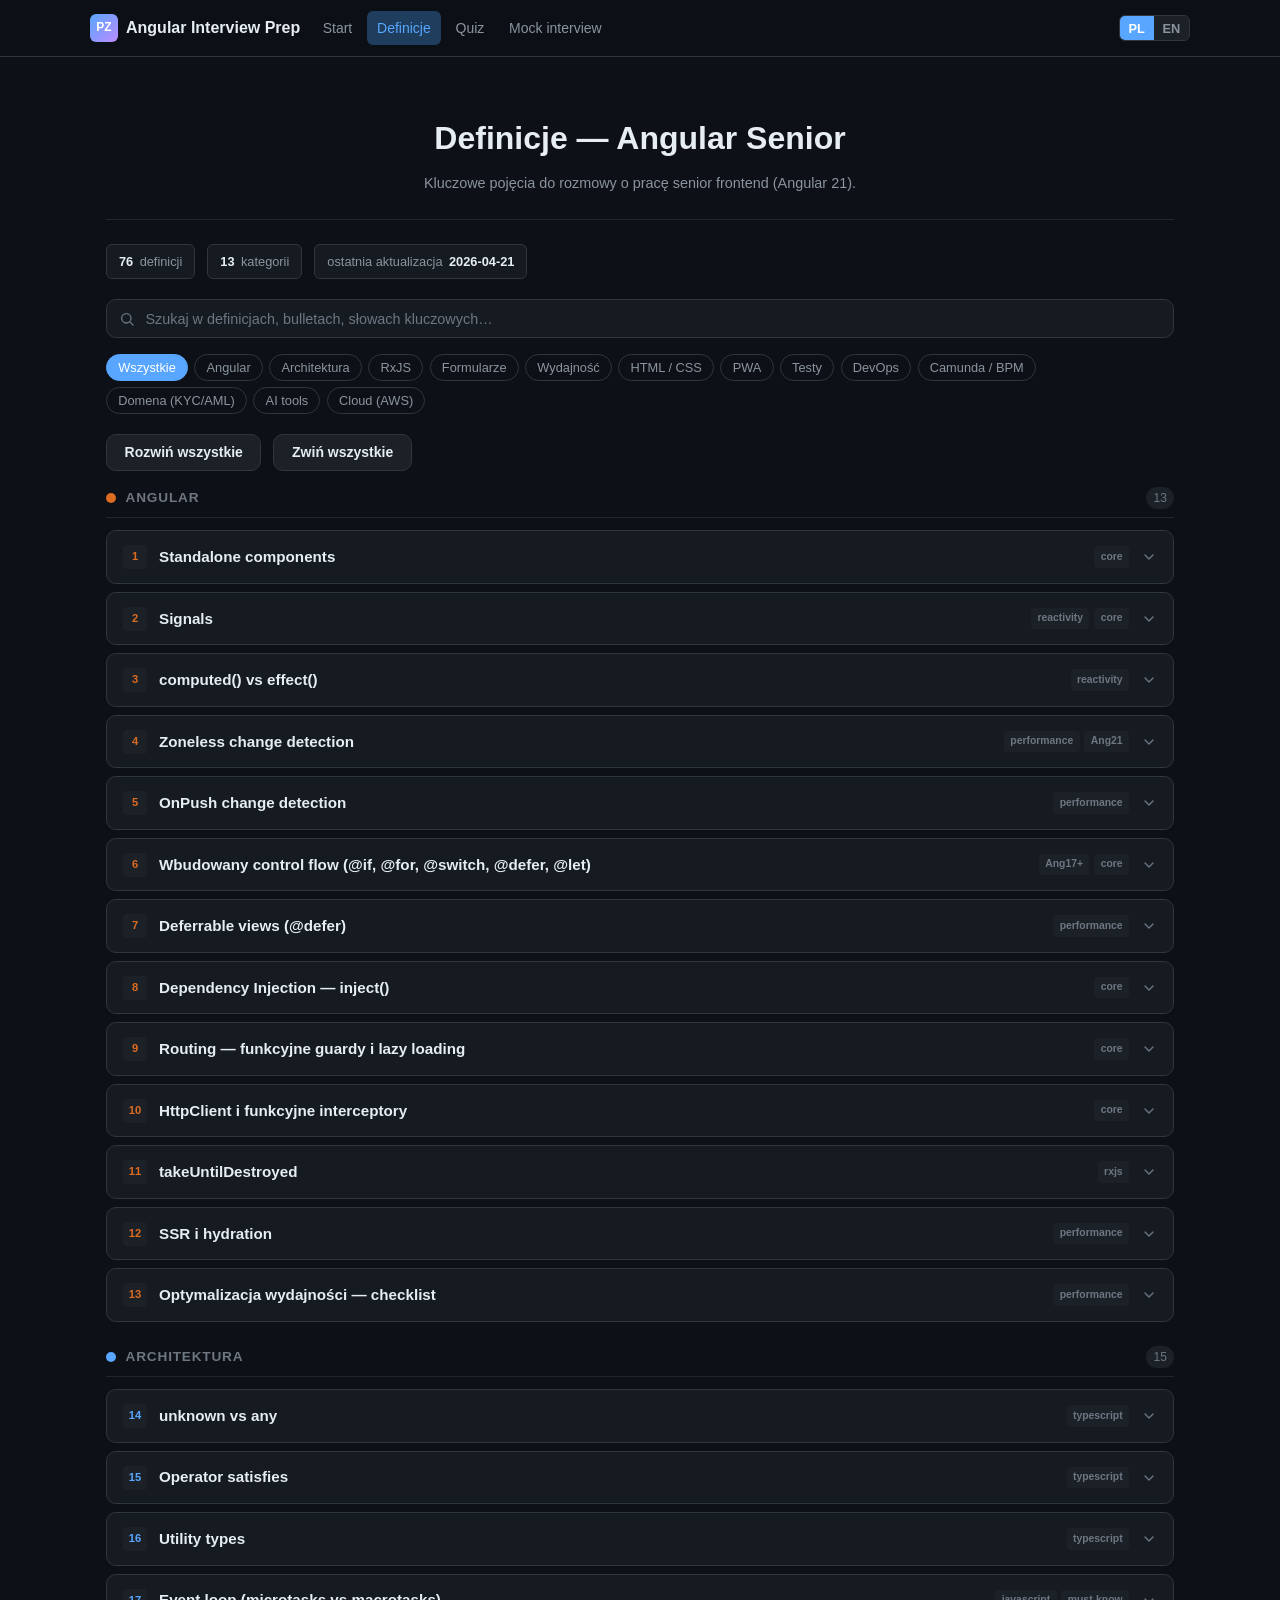
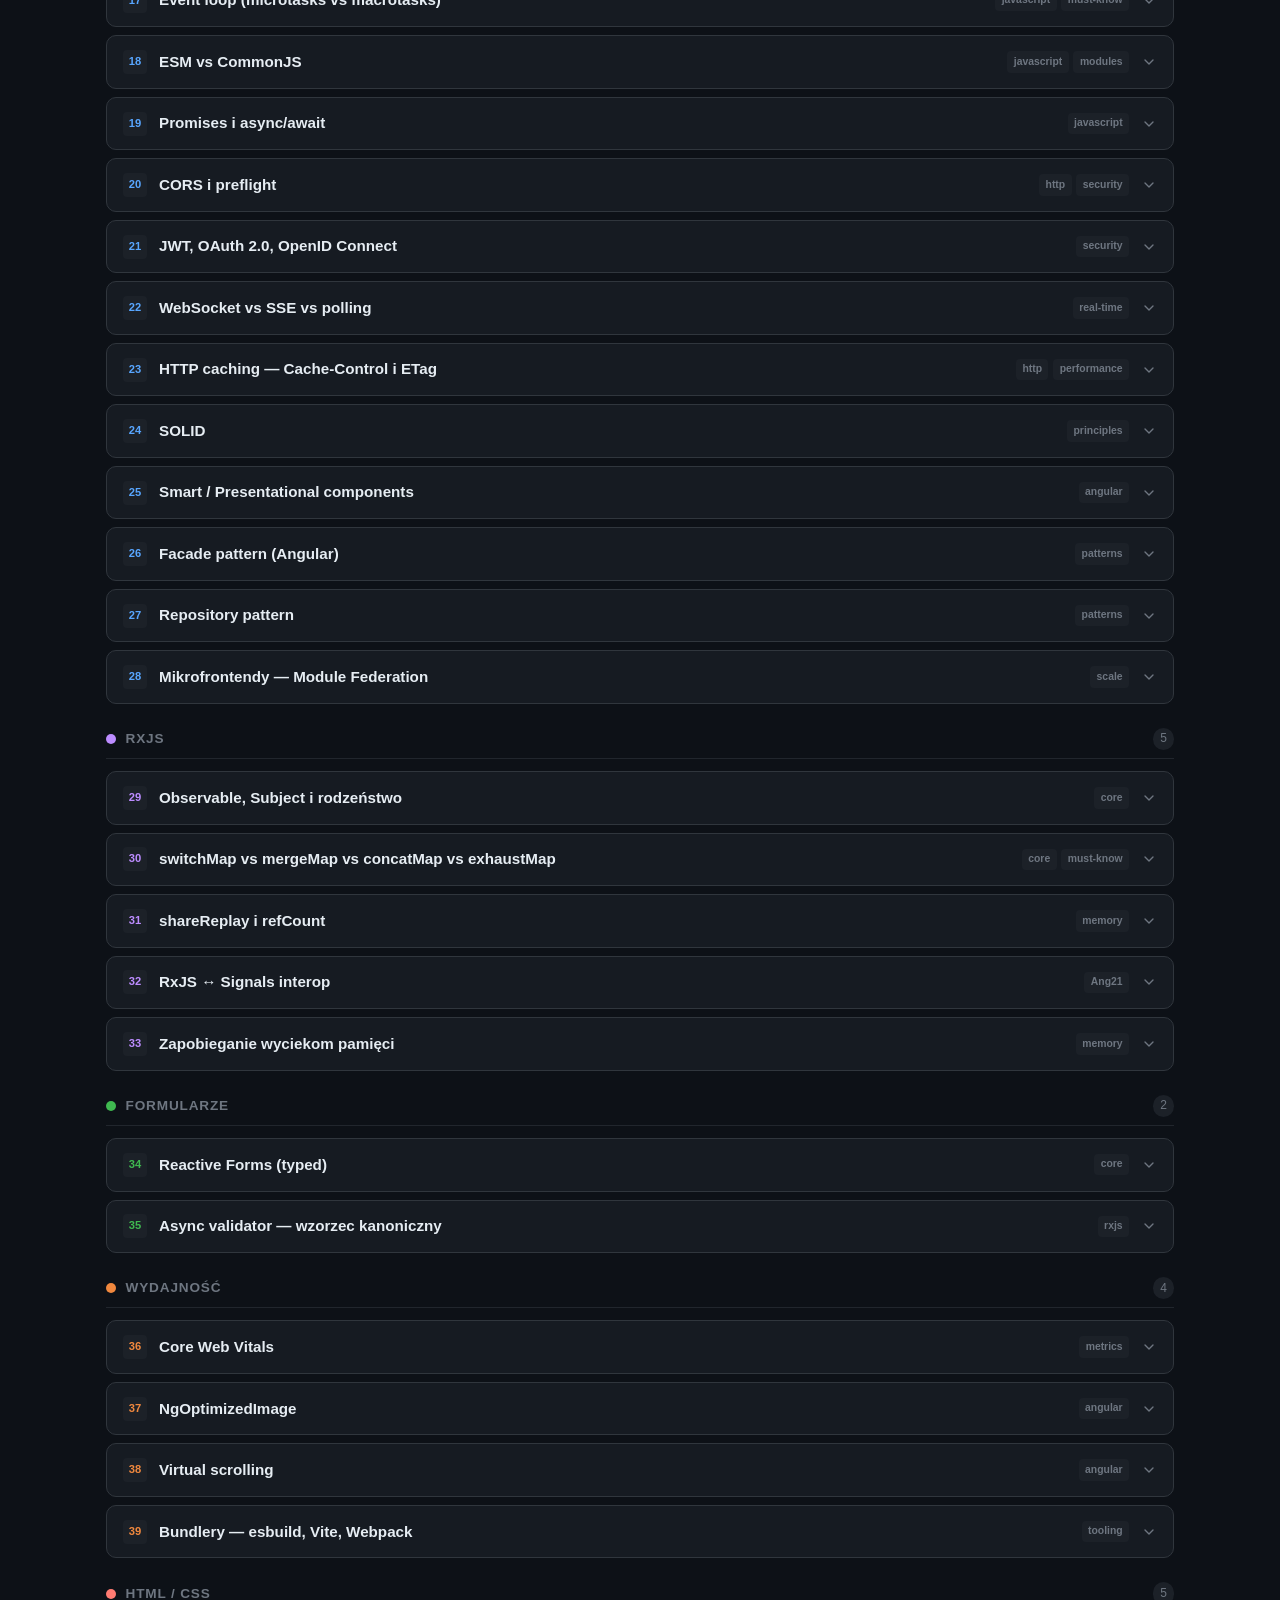
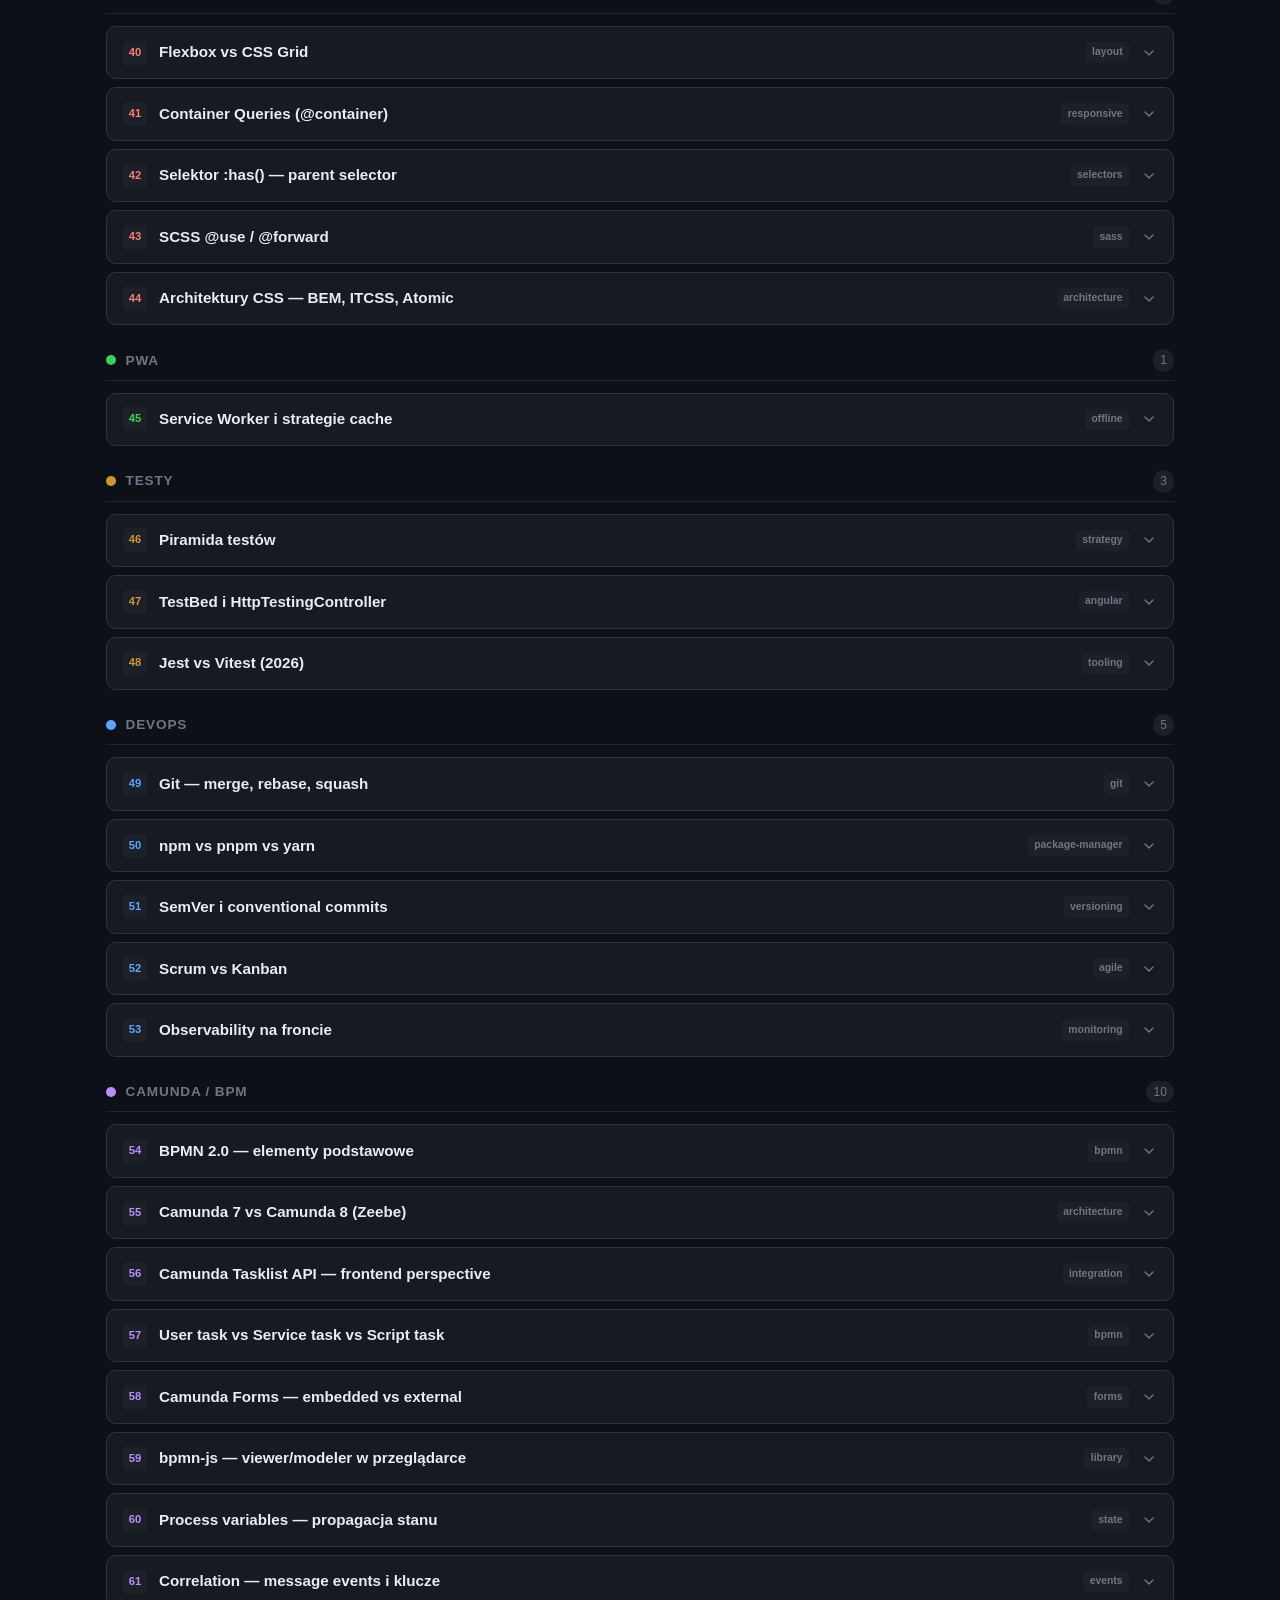
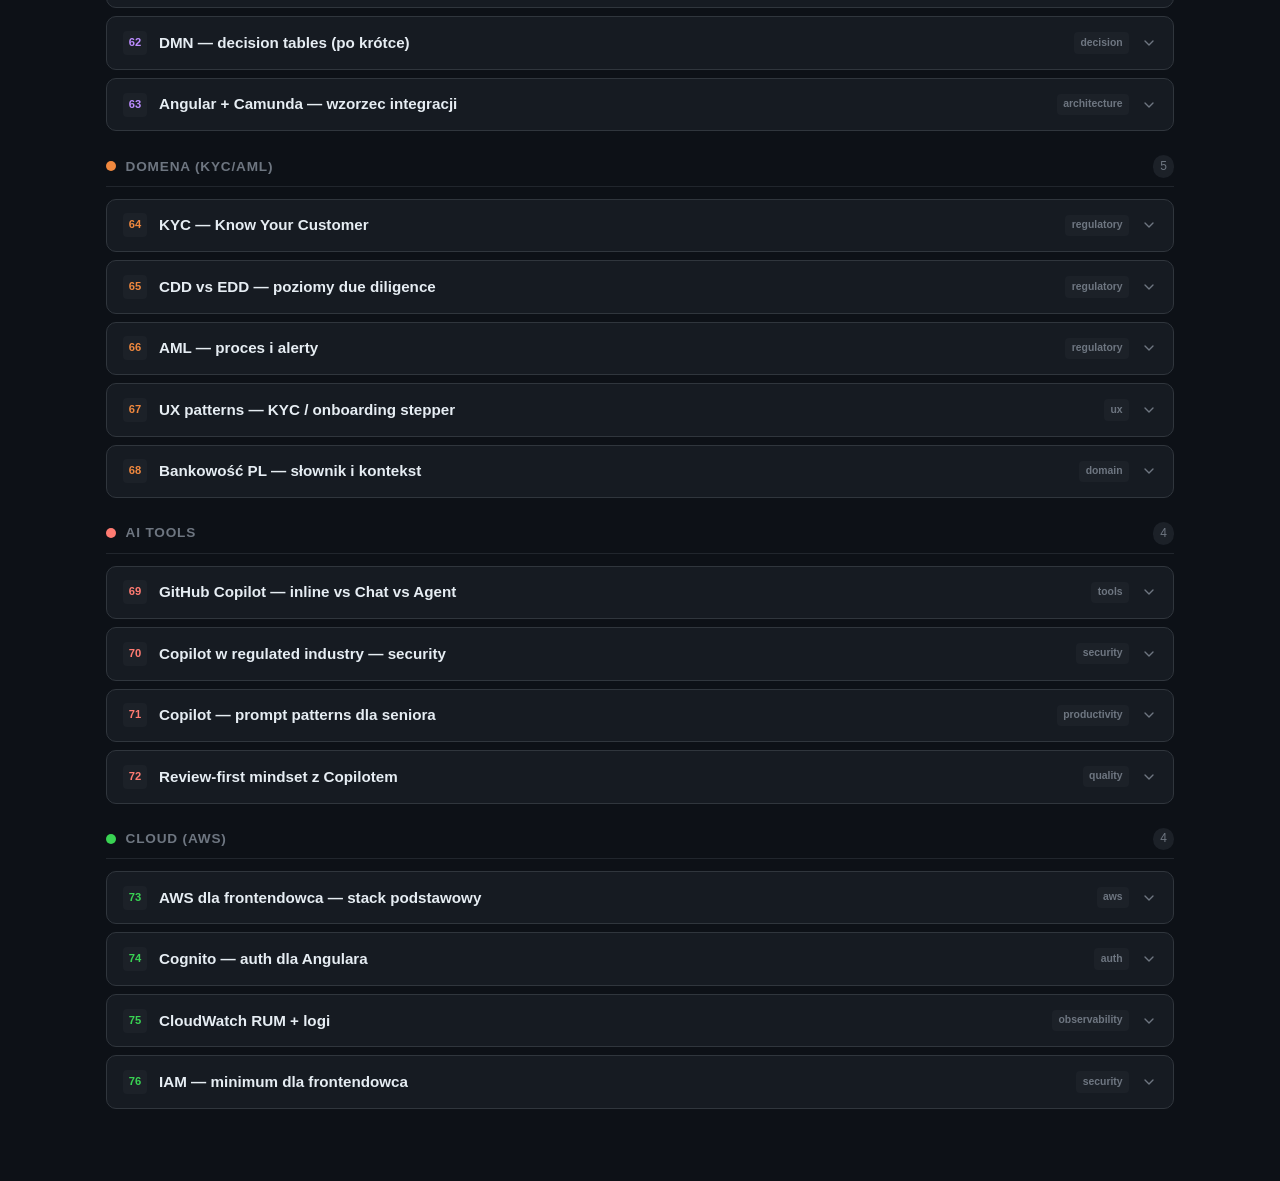
==== definitions.html @ f5ce0dbe "feat: initial upload — Angular Senior interview prep app Static bilingual (PL/EN) app with 4 pages a" ====
<!DOCTYPE html>
<html lang="pl">
<head>
  <meta charset="UTF-8">
  <meta name="viewport" content="width=device-width, initial-scale=1.0">
  <title>Definicje — Angular Interview Prep</title>
  <meta name="description" content="Fiszki z definicjami do rozmowy kwalifikacyjnej na stanowisko Senior Frontend (Angular 21).">
  <link rel="stylesheet" href="css/style.css">
</head>
<body>
  <header class="header">
    <div class="header-inner">
      <a href="index.html" class="logo" aria-label="Angular Interview Prep">
        <div class="logo-icon" aria-hidden="true">PZ</div>
        <span>Angular Interview Prep</span>
      </a>
      <nav class="nav" aria-label="Główna nawigacja">
        <a href="index.html" class="nav-link" data-i18n="nav.home">Start</a>
        <a href="definitions.html" class="nav-link active" data-i18n="nav.definitions" aria-current="page">Definicje</a>
        <a href="quiz.html" class="nav-link" data-i18n="nav.quiz">Quiz</a>
        <a href="mock.html" class="nav-link" data-i18n="nav.mock">Mock interview</a>
      </nav>
      <div class="header-actions">
        <div class="lang-toggle" role="group" aria-label="Język / Language">
          <button class="lang-btn active" data-lang="pl" type="button">PL</button>
          <button class="lang-btn" data-lang="en" type="button">EN</button>
        </div>
      </div>
    </div>
  </header>

  <main class="main">
    <section class="hero">
      <h1 data-i18n="defs.title">Definicje — Angular Senior</h1>
      <p class="hero-subtitle" data-i18n="defs.subtitle">
        Kluczowe pojęcia do rozmowy o pracę senior frontend (Angular 21).
      </p>
    </section>

    <div class="stats-row" aria-label="Statystyki">
      <div class="stat-chip">
        <strong id="stat-total">0</strong>
        <span data-i18n="defs.stats.total">definicji</span>
      </div>
      <div class="stat-chip">
        <strong id="stat-cats">0</strong>
        <span data-i18n="defs.stats.cats">kategorii</span>
      </div>
      <div class="stat-chip">
        <span data-i18n="defs.stats.updated">ostatnia aktualizacja</span>
        <strong>2026-04-21</strong>
      </div>
    </div>

    <div class="search-bar">
      <svg class="search-icon" width="16" height="16" viewBox="0 0 24 24" fill="none"
           stroke="currentColor" stroke-width="2" stroke-linecap="round" stroke-linejoin="round" aria-hidden="true">
        <circle cx="11" cy="11" r="7"></circle>
        <line x1="21" y1="21" x2="16.65" y2="16.65"></line>
      </svg>
      <input type="search" id="search-input" autocomplete="off"
             data-i18n-placeholder="defs.search"
             placeholder="Szukaj w definicjach, bulletach, słowach kluczowych…"
             aria-label="Search">
    </div>

    <div class="cat-filters" id="cat-filters" role="group" aria-label="Filtr kategorii"></div>

    <div class="results-actions" style="justify-content: flex-start; margin-bottom: 1rem;">
      <button class="btn btn-secondary" id="expand-all-btn" type="button" data-i18n="defs.expandAll">Rozwiń wszystkie</button>
      <button class="btn btn-secondary" id="collapse-all-btn" type="button" data-i18n="defs.collapseAll">Zwiń wszystkie</button>
    </div>

    <div id="sections-container"></div>

    <div class="empty-state hidden" id="empty-state">
      <svg width="48" height="48" viewBox="0 0 24 24" fill="none"
           stroke="currentColor" stroke-width="1.5" stroke-linecap="round" stroke-linejoin="round" aria-hidden="true">
        <circle cx="11" cy="11" r="7"></circle>
        <line x1="21" y1="21" x2="16.65" y2="16.65"></line>
      </svg>
      <p data-i18n="defs.empty">Brak wyników. Spróbuj innego zapytania lub kategorii.</p>
    </div>
  </main>

  <script src="js/i18n.js"></script>
  <script src="js/definitions-data.js"></script>
  <script src="js/definitions.js"></script>
</body>
</html>
---- css/style.css ----
/* =========================================================
   Angular Interview Prep - Dark Mode Design System
   ========================================================= */

:root {
  --bg-base:       #0d1117;
  --bg-surface:    #161b22;
  --bg-elevated:   #1c2128;
  --bg-hover:      #21262d;
  --border:        #30363d;
  --border-light:  #21262d;
  --text-primary:  #e6edf3;
  --text-secondary:#8b949e;
  --text-muted:    #6e7681;
  --accent:        #58a6ff;
  --accent-dim:    #1f3d5c;
  --success:       #3fb950;
  --success-dim:   #1a3326;
  --error:         #f85149;
  --error-dim:     #3d1a1a;
  --warning:       #d29922;
  --warning-dim:   #3d2e00;
  --purple:        #bc8cff;
  --purple-dim:    #2d1f4a;
  --teal:          #39d353;
  --orange:        #f0883e;
  --orange-dim:    #3d2200;
  --pink:          #ff7b72;

  /* Category colours */
  --cat-architecture: #58a6ff;
  --cat-angular:      #dd6b20;
  --cat-rxjs:         #bc8cff;
  --cat-forms:        #3fb950;
  --cat-performance:  #f0883e;
  --cat-css:          #ff7b72;
  --cat-pwa:          #39d353;
  --cat-testing:      #d29922;
  --cat-devops:       #58a6ff;
  --cat-camunda:      #bc8cff;
  --cat-domain:       #f0883e;
  --cat-ai-tools:     #ff7b72;
  --cat-cloud:        #39d353;
  --cat-typescript:   #58a6ff;
  --cat-behavioral:   #8b949e;
  --cat-system-design:#d29922;

  --radius-sm: 6px;
  --radius:    10px;
  --radius-lg: 14px;
  --shadow:    0 4px 24px rgba(0,0,0,.4);
  --transition: .18s ease;
}

*, *::before, *::after { box-sizing: border-box; margin: 0; padding: 0; }

html { scroll-behavior: smooth; font-size: 16px; }

body {
  font-family: -apple-system, BlinkMacSystemFont, 'Segoe UI', Roboto, Helvetica, Arial, sans-serif;
  background: var(--bg-base);
  color: var(--text-primary);
  line-height: 1.6;
  min-height: 100vh;
}

/* ── Scrollbar ─────────────────────────────────────────── */
::-webkit-scrollbar { width: 6px; }
::-webkit-scrollbar-track { background: var(--bg-base); }
::-webkit-scrollbar-thumb { background: var(--border); border-radius: 3px; }

/* ── Typography ────────────────────────────────────────── */
h1 { font-size: clamp(1.4rem, 4vw, 2rem); font-weight: 700; }
h2 { font-size: clamp(1.1rem, 3vw, 1.4rem); font-weight: 600; }
h3 { font-size: 1rem; font-weight: 600; }
p  { color: var(--text-secondary); }

code, pre {
  font-family: 'Courier New', 'Fira Code', monospace;
  font-size: .85em;
  background: var(--bg-elevated);
  border-radius: var(--radius-sm);
  padding: .15em .4em;
  color: var(--orange);
}

/* ── Header ────────────────────────────────────────────── */
.header {
  position: sticky;
  top: 0;
  z-index: 100;
  background: rgba(13,17,23,.92);
  backdrop-filter: blur(12px);
  border-bottom: 1px solid var(--border);
  padding: 0 1rem;
}

.header-inner {
  max-width: 1100px;
  margin: 0 auto;
  display: flex;
  align-items: center;
  gap: .75rem;
  height: 56px;
  flex-wrap: nowrap;
}

.logo {
  display: flex;
  align-items: center;
  gap: .5rem;
  text-decoration: none;
  color: var(--text-primary);
  font-weight: 700;
  font-size: 1rem;
  white-space: nowrap;
  flex-shrink: 0;
}

.logo-icon {
  width: 28px; height: 28px;
  background: linear-gradient(135deg, var(--accent), var(--purple));
  border-radius: 6px;
  display: flex; align-items: center; justify-content: center;
  font-size: .75rem; font-weight: 800; color: #fff;
}

.nav {
  display: flex;
  gap: .25rem;
  flex: 1;
}

.nav-link {
  text-decoration: none;
  color: var(--text-secondary);
  padding: .35rem .65rem;
  border-radius: var(--radius-sm);
  font-size: .875rem;
  font-weight: 500;
  transition: color var(--transition), background var(--transition);
  white-space: nowrap;
}

.nav-link:hover { color: var(--text-primary); background: var(--bg-hover); }
.nav-link.active { color: var(--accent); background: var(--accent-dim); }

.header-actions {
  display: flex;
  align-items: center;
  gap: .5rem;
  flex-shrink: 0;
}

/* ── Language Toggle ────────────────────────────────────── */
.lang-toggle {
  display: flex;
  background: var(--bg-elevated);
  border: 1px solid var(--border);
  border-radius: var(--radius-sm);
  overflow: hidden;
}

.lang-btn {
  padding: .3rem .55rem;
  border: none;
  background: none;
  color: var(--text-secondary);
  font-size: .8rem;
  font-weight: 600;
  cursor: pointer;
  transition: background var(--transition), color var(--transition);
}

.lang-btn.active {
  background: var(--accent);
  color: #fff;
}

/* ── Main Layout ────────────────────────────────────────── */
.main {
  max-width: 1100px;
  margin: 0 auto;
  padding: 1.5rem 1rem 3rem;
}

/* ── Hero ───────────────────────────────────────────────── */
.hero {
  text-align: center;
  padding: 2rem 1rem 1.5rem;
  border-bottom: 1px solid var(--border-light);
  margin-bottom: 1.5rem;
}

.hero-subtitle {
  margin: .5rem auto 0;
  max-width: 560px;
  font-size: .9rem;
  color: var(--text-secondary);
}

.badge-row {
  display: flex;
  flex-wrap: wrap;
  gap: .4rem;
  justify-content: center;
  margin-top: 1rem;
}

.badge {
  display: inline-flex;
  align-items: center;
  gap: .3rem;
  padding: .2rem .6rem;
  border-radius: 999px;
  font-size: .75rem;
  font-weight: 600;
  border: 1px solid;
}

/* ── Search ─────────────────────────────────────────────── */
.search-bar {
  position: relative;
  margin-bottom: 1rem;
}

.search-bar input {
  width: 100%;
  background: var(--bg-surface);
  border: 1px solid var(--border);
  border-radius: var(--radius);
  padding: .65rem 1rem .65rem 2.4rem;
  color: var(--text-primary);
  font-size: .9rem;
  outline: none;
  transition: border-color var(--transition);
}

.search-bar input:focus { border-color: var(--accent); }
.search-bar input::placeholder { color: var(--text-muted); }

.search-icon {
  position: absolute;
  left: .8rem;
  top: 50%;
  transform: translateY(-50%);
  color: var(--text-muted);
  pointer-events: none;
}

/* ── Category Filters ───────────────────────────────────── */
.cat-filters {
  display: flex;
  gap: .4rem;
  flex-wrap: wrap;
  margin-bottom: 1.25rem;
}

.cat-btn {
  padding: .3rem .7rem;
  border: 1px solid var(--border);
  border-radius: 999px;
  background: none;
  color: var(--text-secondary);
  font-size: .8rem;
  font-weight: 500;
  cursor: pointer;
  transition: all var(--transition);
  white-space: nowrap;
}

.cat-btn:hover { border-color: var(--accent); color: var(--accent); }
.cat-btn.active { background: var(--accent); border-color: var(--accent); color: #fff; }

/* ── Category Section ───────────────────────────────────── */
.category-section {
  margin-bottom: 1.5rem;
}

.category-header {
  display: flex;
  align-items: center;
  gap: .6rem;
  margin-bottom: .75rem;
  padding-bottom: .5rem;
  border-bottom: 1px solid var(--border-light);
}

.category-dot {
  width: 10px; height: 10px;
  border-radius: 50%;
  flex-shrink: 0;
}

.category-title {
  font-size: .85rem;
  font-weight: 700;
  text-transform: uppercase;
  letter-spacing: .06em;
  color: var(--text-muted);
}

.category-count {
  margin-left: auto;
  font-size: .75rem;
  color: var(--text-muted);
  background: var(--bg-elevated);
  padding: .1rem .45rem;
  border-radius: 999px;
}

/* ── Topic Card ─────────────────────────────────────────── */
.topic-card {
  background: var(--bg-surface);
  border: 1px solid var(--border);
  border-radius: var(--radius);
  margin-bottom: .5rem;
  overflow: hidden;
  transition: border-color var(--transition);
}

.topic-card:hover { border-color: var(--border); }
.topic-card.open { border-color: var(--accent); }

.topic-header {
  display: flex;
  align-items: center;
  gap: .75rem;
  padding: .85rem 1rem;
  cursor: pointer;
  user-select: none;
  transition: background var(--transition);
}

.topic-header:hover { background: var(--bg-hover); }

.topic-number {
  font-size: .7rem;
  font-weight: 700;
  color: var(--text-muted);
  background: var(--bg-elevated);
  width: 24px; height: 24px;
  border-radius: 4px;
  display: flex; align-items: center; justify-content: center;
  flex-shrink: 0;
}

.topic-name { font-weight: 600; font-size: .95rem; flex: 1; }

.topic-tags {
  display: flex;
  gap: .3rem;
}

.topic-tag {
  font-size: .65rem;
  font-weight: 600;
  padding: .15rem .4rem;
  border-radius: 4px;
  background: var(--bg-elevated);
  color: var(--text-muted);
}

.topic-chevron {
  color: var(--text-muted);
  transition: transform var(--transition);
  flex-shrink: 0;
}

.topic-card.open .topic-chevron { transform: rotate(180deg); }

.topic-body {
  display: none;
  padding: 0 1rem 1rem;
  border-top: 1px solid var(--border-light);
}

.topic-card.open .topic-body { display: block; }

.topic-definition {
  margin-top: .75rem;
  font-size: .9rem;
  color: var(--text-primary);
  line-height: 1.65;
}

.topic-section-label {
  font-size: .7rem;
  font-weight: 700;
  text-transform: uppercase;
  letter-spacing: .07em;
  color: var(--text-muted);
  margin: 1rem 0 .4rem;
}

.topic-bullets {
  list-style: none;
  display: flex;
  flex-direction: column;
  gap: .35rem;
}

.topic-bullets li {
  font-size: .875rem;
  color: var(--text-secondary);
  padding-left: 1.1rem;
  position: relative;
}

.topic-bullets li::before {
  content: '▸';
  position: absolute;
  left: 0;
  color: var(--accent);
}

.topic-example {
  background: var(--bg-elevated);
  border: 1px solid var(--border-light);
  border-left: 3px solid var(--accent);
  border-radius: var(--radius-sm);
  padding: .65rem .85rem;
  font-size: .825rem;
  color: var(--text-secondary);
  margin-top: .5rem;
  line-height: 1.6;
}

.topic-keywords {
  display: flex;
  flex-wrap: wrap;
  gap: .3rem;
  margin-top: .75rem;
}

.keyword {
  font-size: .72rem;
  font-weight: 500;
  padding: .15rem .5rem;
  border-radius: 999px;
  border: 1px solid var(--border);
  color: var(--accent);
  background: var(--accent-dim);
}

/* ── Quiz Page ──────────────────────────────────────────── */
.quiz-start {
  text-align: center;
  max-width: 480px;
  margin: 3rem auto;
}

.quiz-start h2 { margin-bottom: .5rem; }
.quiz-start p { margin-bottom: 1.5rem; }

.count-options {
  display: flex;
  gap: .75rem;
  justify-content: center;
  flex-wrap: wrap;
  margin-bottom: 1.5rem;
}

.count-btn {
  width: 100px; height: 100px;
  border-radius: var(--radius);
  border: 2px solid var(--border);
  background: var(--bg-surface);
  cursor: pointer;
  display: flex; flex-direction: column;
  align-items: center; justify-content: center;
  gap: .25rem;
  transition: all var(--transition);
  color: var(--text-primary);
}

.count-btn:hover { border-color: var(--accent); background: var(--accent-dim); }
.count-btn.selected { border-color: var(--accent); background: var(--accent-dim); }
.count-btn .count-num { font-size: 2rem; font-weight: 800; line-height: 1; }
.count-btn .count-label { font-size: .75rem; color: var(--text-secondary); }

/* ── Quiz Progress ──────────────────────────────────────── */
.quiz-progress-bar {
  background: var(--bg-elevated);
  height: 4px;
  border-radius: 2px;
  margin-bottom: 1.25rem;
  overflow: hidden;
}

.quiz-progress-fill {
  height: 100%;
  background: linear-gradient(90deg, var(--accent), var(--purple));
  border-radius: 2px;
  transition: width .3s ease;
}

.quiz-status {
  display: flex;
  justify-content: space-between;
  font-size: .8rem;
  color: var(--text-secondary);
  margin-bottom: 1rem;
}

/* ── Question Card ──────────────────────────────────────── */
.question-card {
  background: var(--bg-surface);
  border: 1px solid var(--border);
  border-radius: var(--radius-lg);
  padding: 1.25rem;
  margin-bottom: 1rem;
}

.question-type-badge {
  display: inline-block;
  font-size: .7rem;
  font-weight: 700;
  text-transform: uppercase;
  letter-spacing: .06em;
  padding: .2rem .55rem;
  border-radius: 999px;
  background: var(--bg-elevated);
  color: var(--text-muted);
  margin-bottom: .75rem;
}

.question-text {
  font-size: 1rem;
  font-weight: 600;
  color: var(--text-primary);
  line-height: 1.5;
  margin-bottom: 1rem;
}

.answers-grid {
  display: flex;
  flex-direction: column;
  gap: .5rem;
}

.answer-btn {
  display: flex;
  align-items: flex-start;
  gap: .75rem;
  padding: .75rem .9rem;
  border-radius: var(--radius);
  border: 1.5px solid var(--border);
  background: var(--bg-elevated);
  cursor: pointer;
  text-align: left;
  transition: all var(--transition);
  color: var(--text-primary);
  font-size: .875rem;
  line-height: 1.45;
}

.answer-btn:hover:not(:disabled) {
  border-color: var(--accent);
  background: var(--accent-dim);
}

.answer-btn:disabled { cursor: default; }

.answer-marker {
  width: 22px; height: 22px;
  border: 2px solid var(--border);
  border-radius: 50%;
  display: flex; align-items: center; justify-content: center;
  flex-shrink: 0;
  font-size: .75rem;
  font-weight: 700;
  margin-top: .05rem;
  transition: all var(--transition);
}

.answer-btn.multi .answer-marker {
  border-radius: 4px;
}

.answer-btn.selected .answer-marker {
  background: var(--accent);
  border-color: var(--accent);
  color: #fff;
}

.answer-btn.correct {
  border-color: var(--success) !important;
  background: var(--success-dim) !important;
}

.answer-btn.correct .answer-marker {
  background: var(--success);
  border-color: var(--success);
  color: #fff;
}

.answer-btn.wrong {
  border-color: var(--error) !important;
  background: var(--error-dim) !important;
}

.answer-btn.wrong .answer-marker {
  background: var(--error);
  border-color: var(--error);
  color: #fff;
}

.answer-btn.missed {
  border-color: var(--warning) !important;
  background: var(--warning-dim) !important;
}

.answer-text { flex: 1; }

.check-btn {
  width: 100%;
  margin-top: .75rem;
  padding: .65rem;
  border-radius: var(--radius);
  border: none;
  background: var(--accent);
  color: #fff;
  font-size: .9rem;
  font-weight: 600;
  cursor: pointer;
  transition: background var(--transition);
}

.check-btn:hover { background: #79b8ff; }
.check-btn:disabled { background: var(--bg-elevated); color: var(--text-muted); cursor: default; }

.explanation-box {
  margin-top: .75rem;
  padding: .7rem .9rem;
  border-radius: var(--radius-sm);
  background: var(--bg-elevated);
  border-left: 3px solid var(--accent);
  font-size: .825rem;
  color: var(--text-secondary);
  display: none;
}

.explanation-box.show { display: block; }

.next-btn {
  width: 100%;
  margin-top: .75rem;
  padding: .65rem;
  border-radius: var(--radius);
  border: 1px solid var(--border);
  background: var(--bg-elevated);
  color: var(--text-primary);
  font-size: .9rem;
  font-weight: 600;
  cursor: pointer;
  transition: all var(--transition);
  display: none;
}

.next-btn.show { display: block; }
.next-btn:hover { background: var(--bg-hover); border-color: var(--accent); color: var(--accent); }

/* ── Results ────────────────────────────────────────────── */
.results-card {
  text-align: center;
  padding: 2rem 1rem;
  background: var(--bg-surface);
  border: 1px solid var(--border);
  border-radius: var(--radius-lg);
  margin-top: 1.5rem;
}

.score-circle {
  width: 120px; height: 120px;
  border-radius: 50%;
  border: 4px solid;
  display: flex; flex-direction: column;
  align-items: center; justify-content: center;
  margin: 0 auto 1.25rem;
  position: relative;
}

.score-pct {
  font-size: 2rem;
  font-weight: 800;
  line-height: 1;
}

.score-label {
  font-size: .7rem;
  color: var(--text-secondary);
  text-transform: uppercase;
  letter-spacing: .06em;
}

.results-details {
  display: flex;
  justify-content: center;
  gap: 1.5rem;
  margin-bottom: 1.25rem;
  flex-wrap: wrap;
}

.result-stat { text-align: center; }
.result-stat-num { font-size: 1.5rem; font-weight: 700; display: block; }
.result-stat-label { font-size: .75rem; color: var(--text-secondary); }

.results-actions {
  display: flex;
  gap: .75rem;
  justify-content: center;
  flex-wrap: wrap;
  margin-bottom: 1.5rem;
}

.btn {
  display: inline-flex;
  align-items: center;
  gap: .4rem;
  padding: .6rem 1.1rem;
  border-radius: var(--radius);
  font-size: .875rem;
  font-weight: 600;
  cursor: pointer;
  border: none;
  transition: all var(--transition);
  text-decoration: none;
}

.btn-primary { background: var(--accent); color: #fff; }
.btn-primary:hover { background: #79b8ff; }
.btn-secondary { background: var(--bg-elevated); color: var(--text-primary); border: 1px solid var(--border); }
.btn-secondary:hover { background: var(--bg-hover); border-color: var(--accent); }
.btn-success { background: var(--success-dim); color: var(--success); border: 1px solid var(--success); }
.btn-success:hover { background: var(--success); color: #fff; }

/* Wrong topics list */
.wrong-topics {
  text-align: left;
  margin-top: 1rem;
}

.wrong-topic-item {
  background: var(--bg-elevated);
  border: 1px solid var(--border);
  border-left: 3px solid var(--error);
  border-radius: var(--radius-sm);
  padding: .6rem .85rem;
  margin-bottom: .4rem;
  font-size: .85rem;
}

.wrong-topic-name { font-weight: 600; color: var(--text-primary); }
.wrong-topic-hint { font-size: .78rem; color: var(--text-secondary); margin-top: .2rem; }

/* ── Utility ────────────────────────────────────────────── */
.hidden { display: none !important; }
.text-center { text-align: center; }

.section-divider {
  border: none;
  border-top: 1px solid var(--border-light);
  margin: 1.25rem 0;
}

/* ── Empty state ────────────────────────────────────────── */
.empty-state {
  text-align: center;
  padding: 3rem 1rem;
  color: var(--text-muted);
}

.empty-state svg { margin-bottom: .75rem; opacity: .4; }

/* ── Responsive adjustments for iPhone 13 mini (375px) ─── */
@media (max-width: 390px) {
  .header-inner { gap: .4rem; }
  .logo span { display: none; }
  .nav-link { padding: .3rem .5rem; font-size: .8rem; }
  .count-btn { width: 85px; height: 85px; }
  .count-btn .count-num { font-size: 1.75rem; }
  .topic-tags { display: none; }
  .results-details { gap: 1rem; }
}

@media (min-width: 768px) {
  .answers-grid { display: grid; grid-template-columns: 1fr 1fr; }
}

/* ── Animations ─────────────────────────────────────────── */
@keyframes fadeIn {
  from { opacity: 0; transform: translateY(8px); }
  to   { opacity: 1; transform: translateY(0); }
}

.topic-card, .question-card, .results-card {
  animation: fadeIn .2s ease;
}

/* ── Stats row at top of definitions ────────────────────── */
.stats-row {
  display: flex;
  gap: .75rem;
  margin-bottom: 1.25rem;
  flex-wrap: wrap;
}

.stat-chip {
  display: flex;
  align-items: center;
  gap: .4rem;
  background: var(--bg-surface);
  border: 1px solid var(--border);
  border-radius: var(--radius-sm);
  padding: .4rem .75rem;
  font-size: .8rem;
  color: var(--text-secondary);
}

.stat-chip strong { color: var(--text-primary); }

/* ── Mock interview specifics ───────────────────────────── */
.mock-meta {
  display: flex;
  gap: .5rem;
  flex-wrap: wrap;
  margin-bottom: .75rem;
}

.mock-timer {
  font-variant-numeric: tabular-nums;
  font-weight: 700;
  color: var(--text-primary);
}

.mock-timer.warn { color: var(--warning); }
.mock-timer.over { color: var(--error); }

.mock-textarea {
  width: 100%;
  min-height: 140px;
  background: var(--bg-elevated);
  border: 1px solid var(--border);
  border-radius: var(--radius);
  padding: .75rem .9rem;
  color: var(--text-primary);
  font-family: inherit;
  font-size: .9rem;
  line-height: 1.55;
  outline: none;
  resize: vertical;
  transition: border-color var(--transition);
}

.mock-textarea:focus { border-color: var(--accent); }

.time-up-banner {
  margin-top: .75rem;
  padding: .6rem .9rem;
  background: var(--warning-dim);
  border: 1px solid var(--warning);
  border-left: 3px solid var(--warning);
  border-radius: var(--radius-sm);
  color: var(--warning);
  font-size: .85rem;
  font-weight: 600;
}

.model-answer {
  margin-top: 1rem;
  padding-top: 1rem;
  border-top: 1px solid var(--border-light);
}

.model-answer-text {
  background: var(--bg-elevated);
  border: 1px solid var(--border-light);
  border-left: 3px solid var(--accent);
  border-radius: var(--radius-sm);
  padding: .75rem .9rem;
  font-size: .9rem;
  color: var(--text-primary);
  line-height: 1.65;
  white-space: pre-line;
}

.rate-buttons {
  display: flex;
  gap: .5rem;
  flex-wrap: wrap;
}

.rate-btn {
  flex: 1;
  min-width: 120px;
  justify-content: center;
}

.rate-btn.selected {
  outline: 2px solid var(--accent);
  outline-offset: 2px;
}

@media (max-width: 390px) {
  .rate-btn { min-width: 0; }
}

/* ── Home page (index.html) ───────────────────────────── */
.home-cards {
  display: grid;
  grid-template-columns: 1fr;
  gap: 1rem;
  margin-top: 2rem;
}

@media (min-width: 768px) {
  .home-cards { grid-template-columns: repeat(3, 1fr); }
}

.home-card {
  --card-color: var(--accent);
  display: flex;
  flex-direction: column;
  gap: .75rem;
  padding: 1.5rem;
  background: var(--bg-surface);
  border: 1px solid var(--border-light);
  border-top: 3px solid var(--card-color);
  border-radius: var(--radius);
  text-decoration: none;
  color: var(--text-primary);
  transition: transform .15s ease, border-color .15s ease, background .15s ease;
}

.home-card:hover,
.home-card:focus-visible {
  background: var(--bg-hover);
  border-color: var(--card-color);
  transform: translateY(-2px);
  outline: none;
}

.home-card-icon {
  width: 44px;
  height: 44px;
  display: grid;
  place-items: center;
  border-radius: 50%;
  background: color-mix(in oklab, var(--card-color) 18%, transparent);
  color: var(--card-color);
}

.home-card h2 {
  margin: 0;
  font-size: 1.25rem;
  color: var(--text-primary);
}

.home-card p {
  margin: 0;
  color: var(--text-secondary);
  line-height: 1.55;
  font-size: .95rem;
  flex: 1;
}

.home-card-cta {
  margin-top: .25rem;
  color: var(--card-color);
  font-weight: 600;
  font-size: .95rem;
}
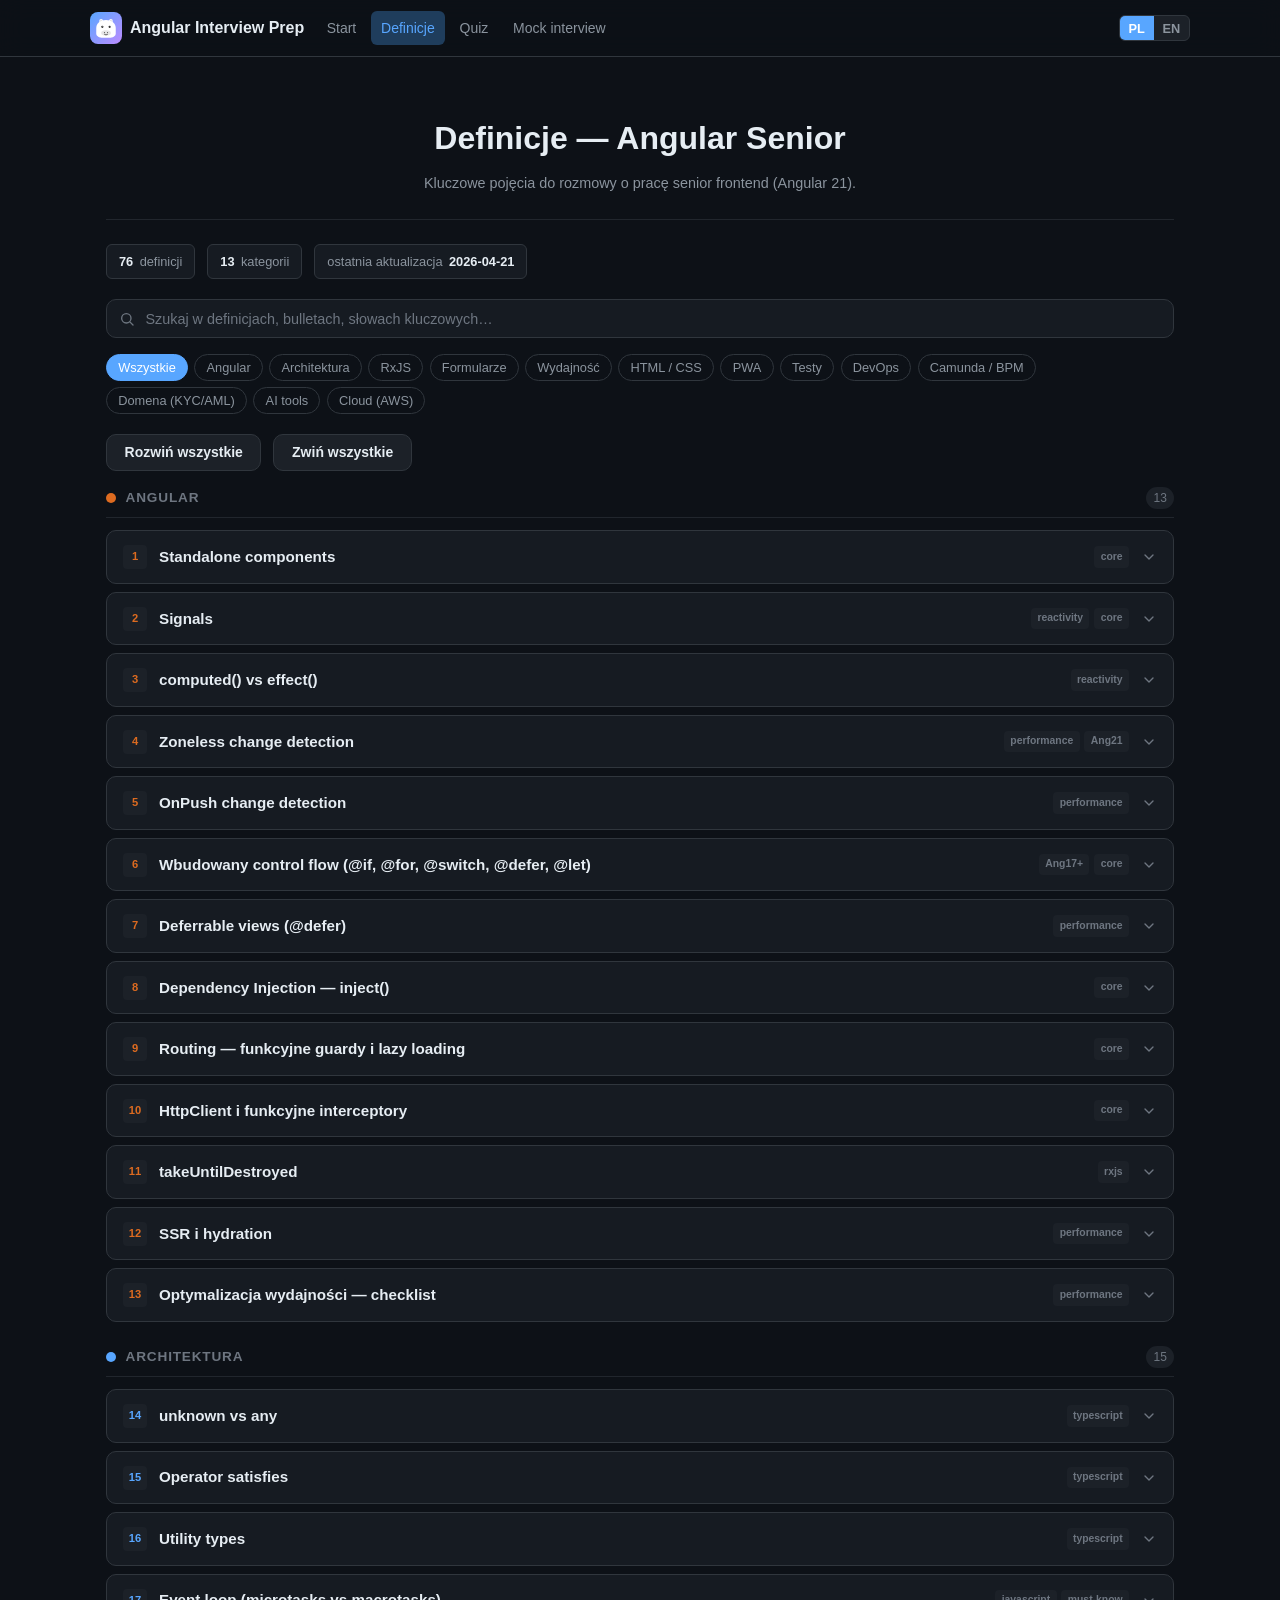
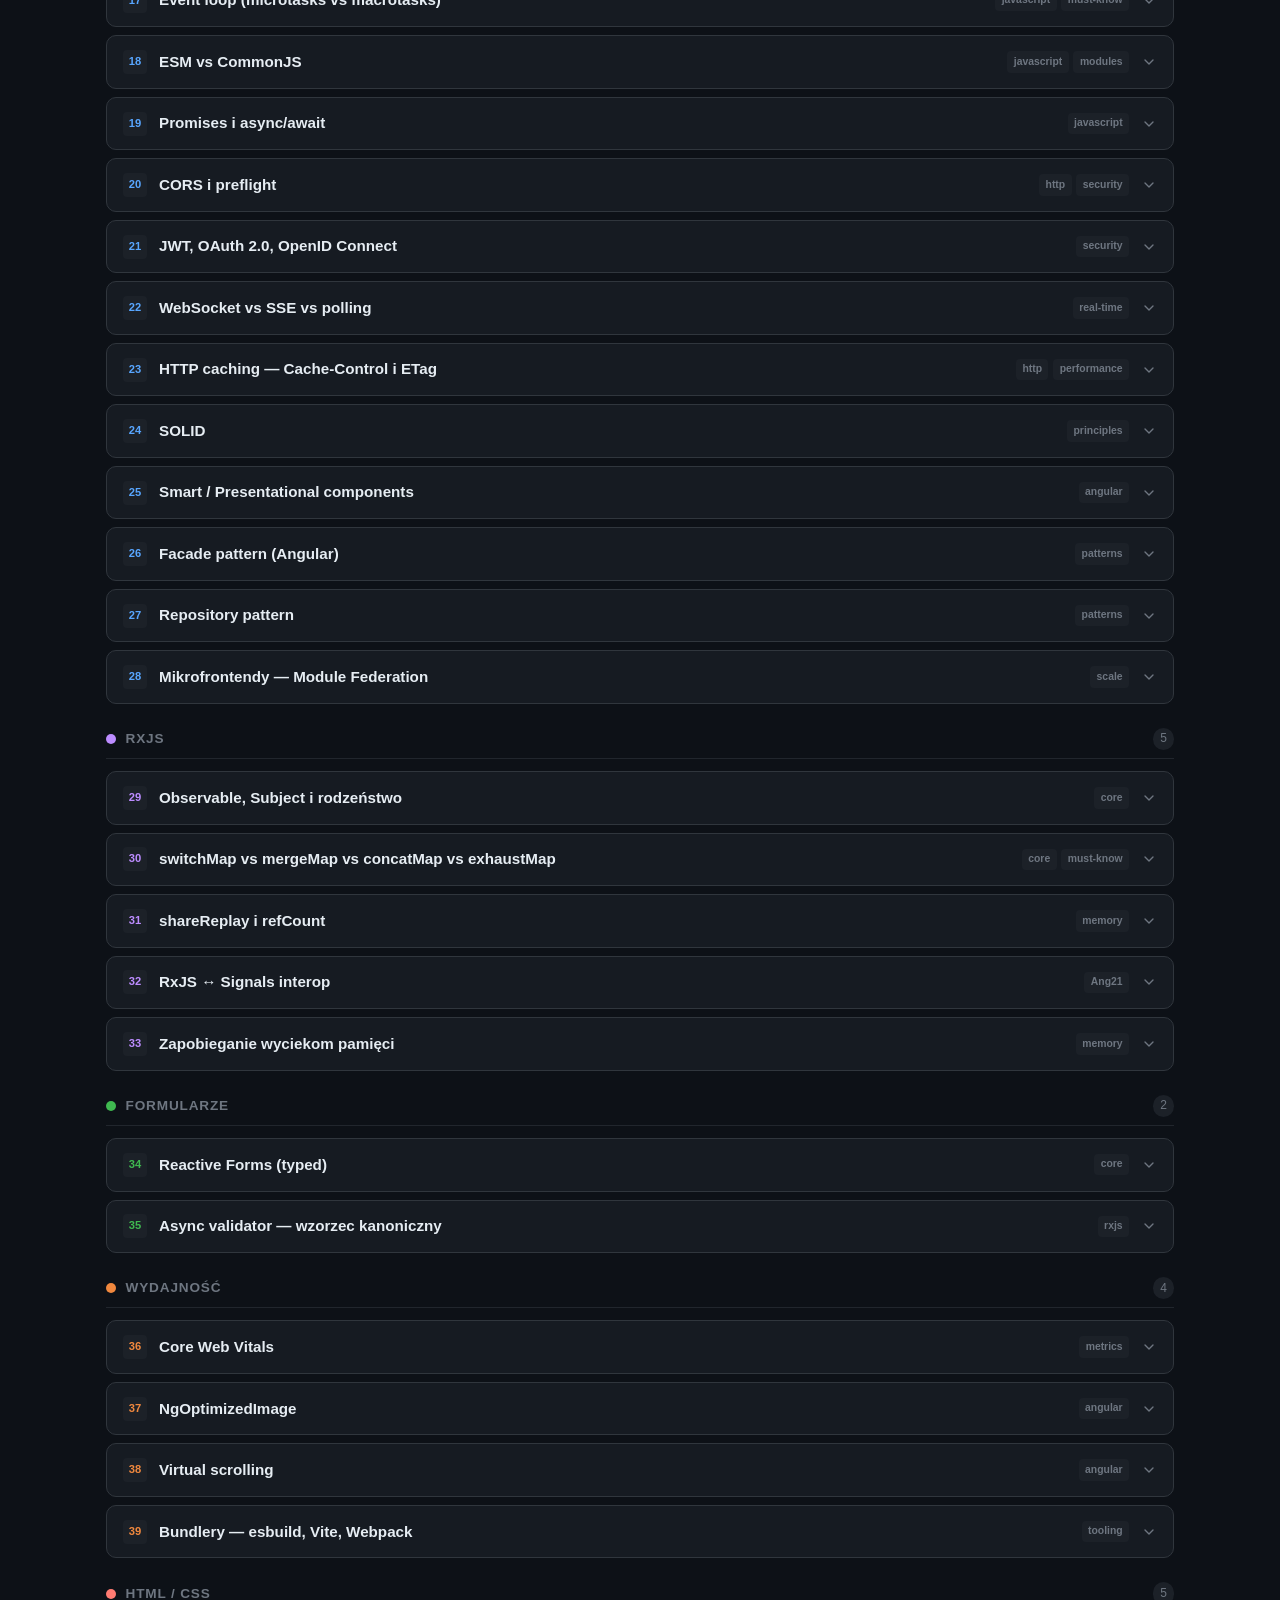
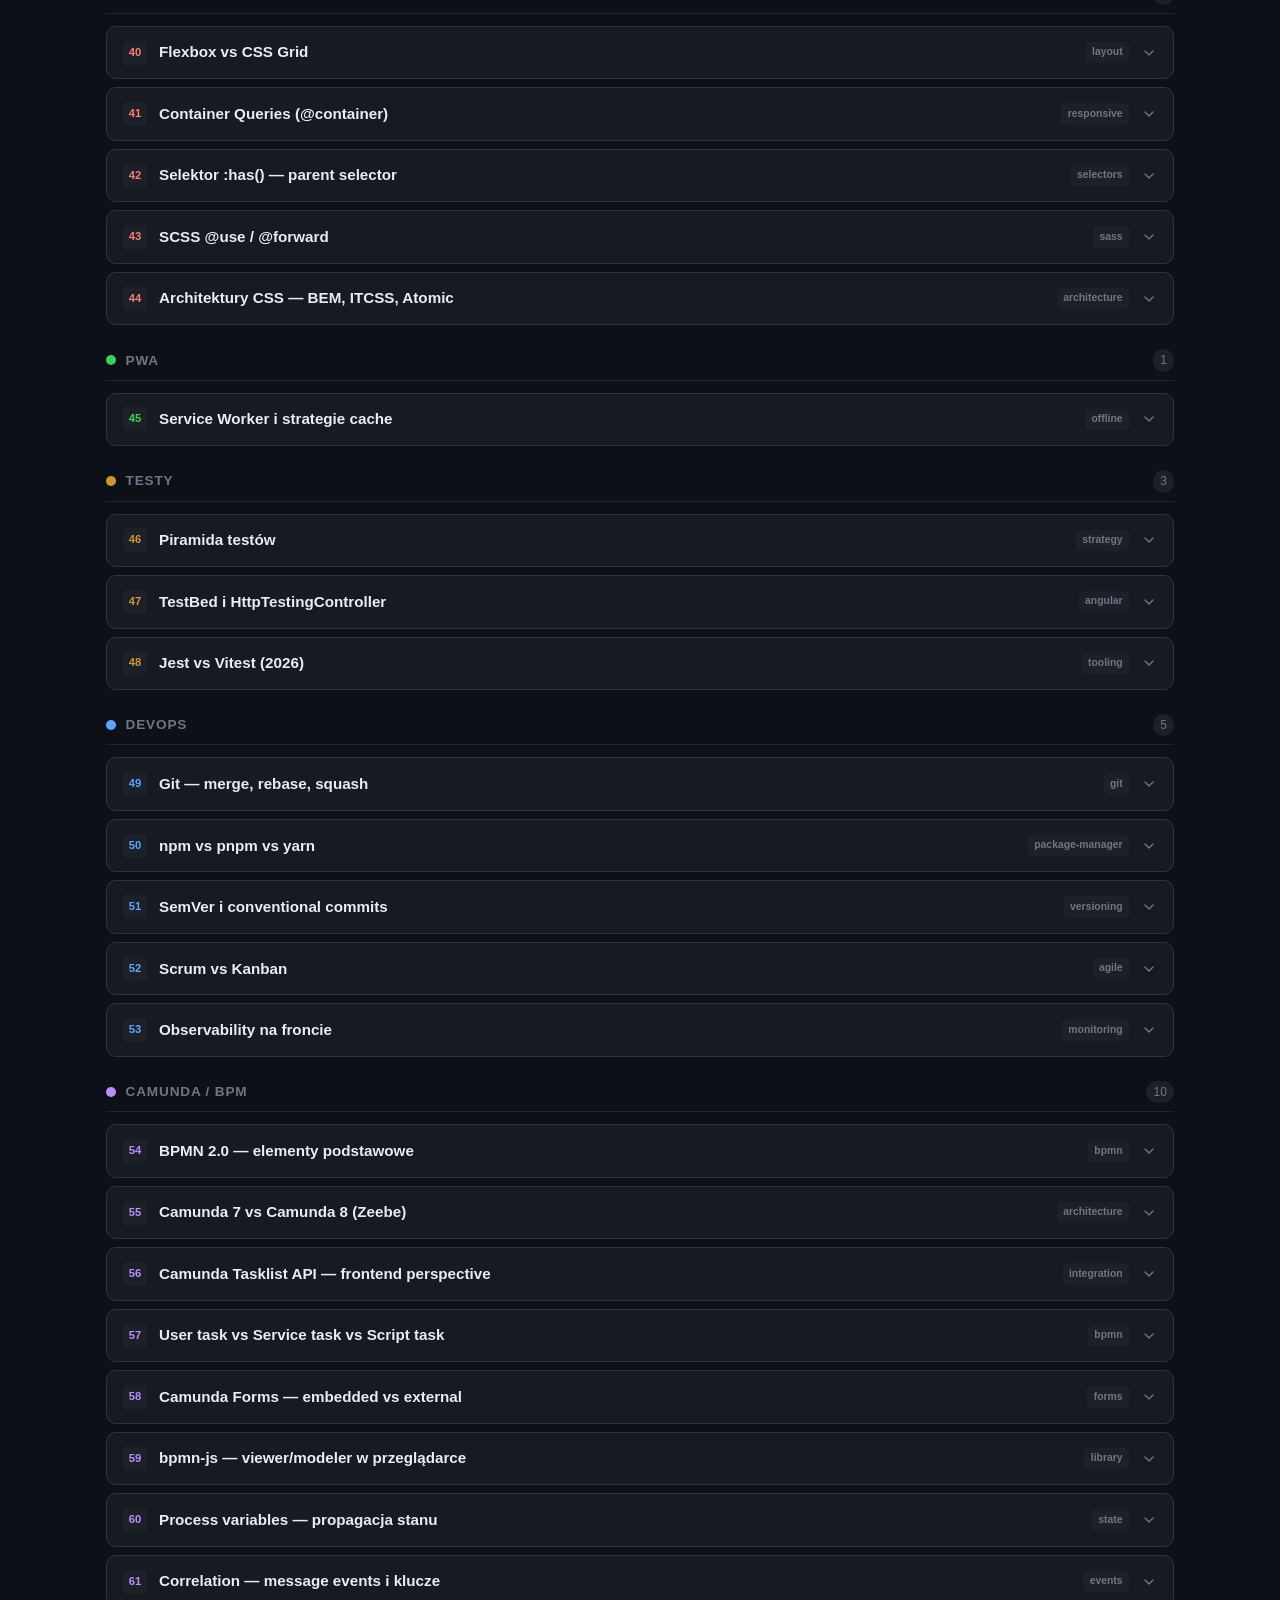
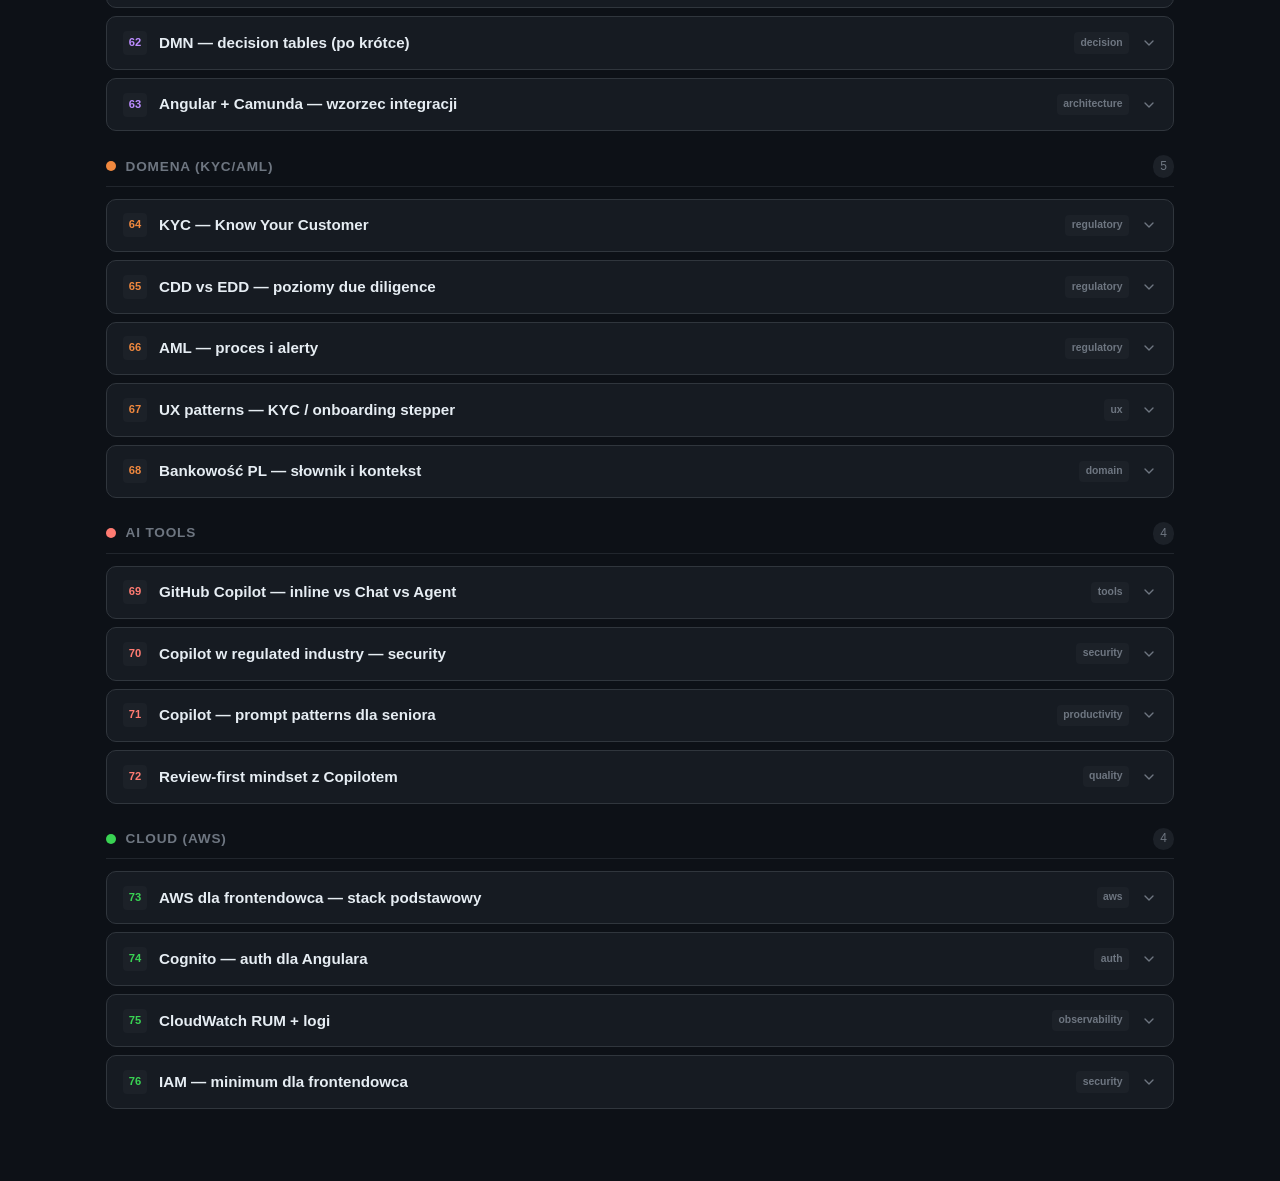
==== commit 17981588: "feat: replace PZ initials with capybara SVG logo PZ came from the original paula-pzu working name (t" ====
--- a/definitions.html
+++ b/definitions.html
@@ -11,7 +11,7 @@
   <header class="header">
     <div class="header-inner">
       <a href="index.html" class="logo" aria-label="Angular Interview Prep">
-        <div class="logo-icon" aria-hidden="true">PZ</div>
+        <div class="logo-icon" aria-hidden="true"></div>
         <span>Angular Interview Prep</span>
       </a>
       <nav class="nav" aria-label="Główna nawigacja">
--- a/css/style.css
+++ b/css/style.css
@@ -118,11 +118,20 @@
 }
 
 .logo-icon {
-  width: 28px; height: 28px;
+  width: 32px; height: 32px;
   background: linear-gradient(135deg, var(--accent), var(--purple));
-  border-radius: 6px;
-  display: flex; align-items: center; justify-content: center;
-  font-size: .75rem; font-weight: 800; color: #fff;
+  border-radius: 8px;
+  position: relative;
+  overflow: hidden;
+  font-size: 0;
+  color: transparent;
+}
+
+.logo-icon::before {
+  content: "";
+  position: absolute;
+  inset: 3px;
+  background: url('./logo-capybara.svg') center / contain no-repeat;
 }
 
 .nav {
